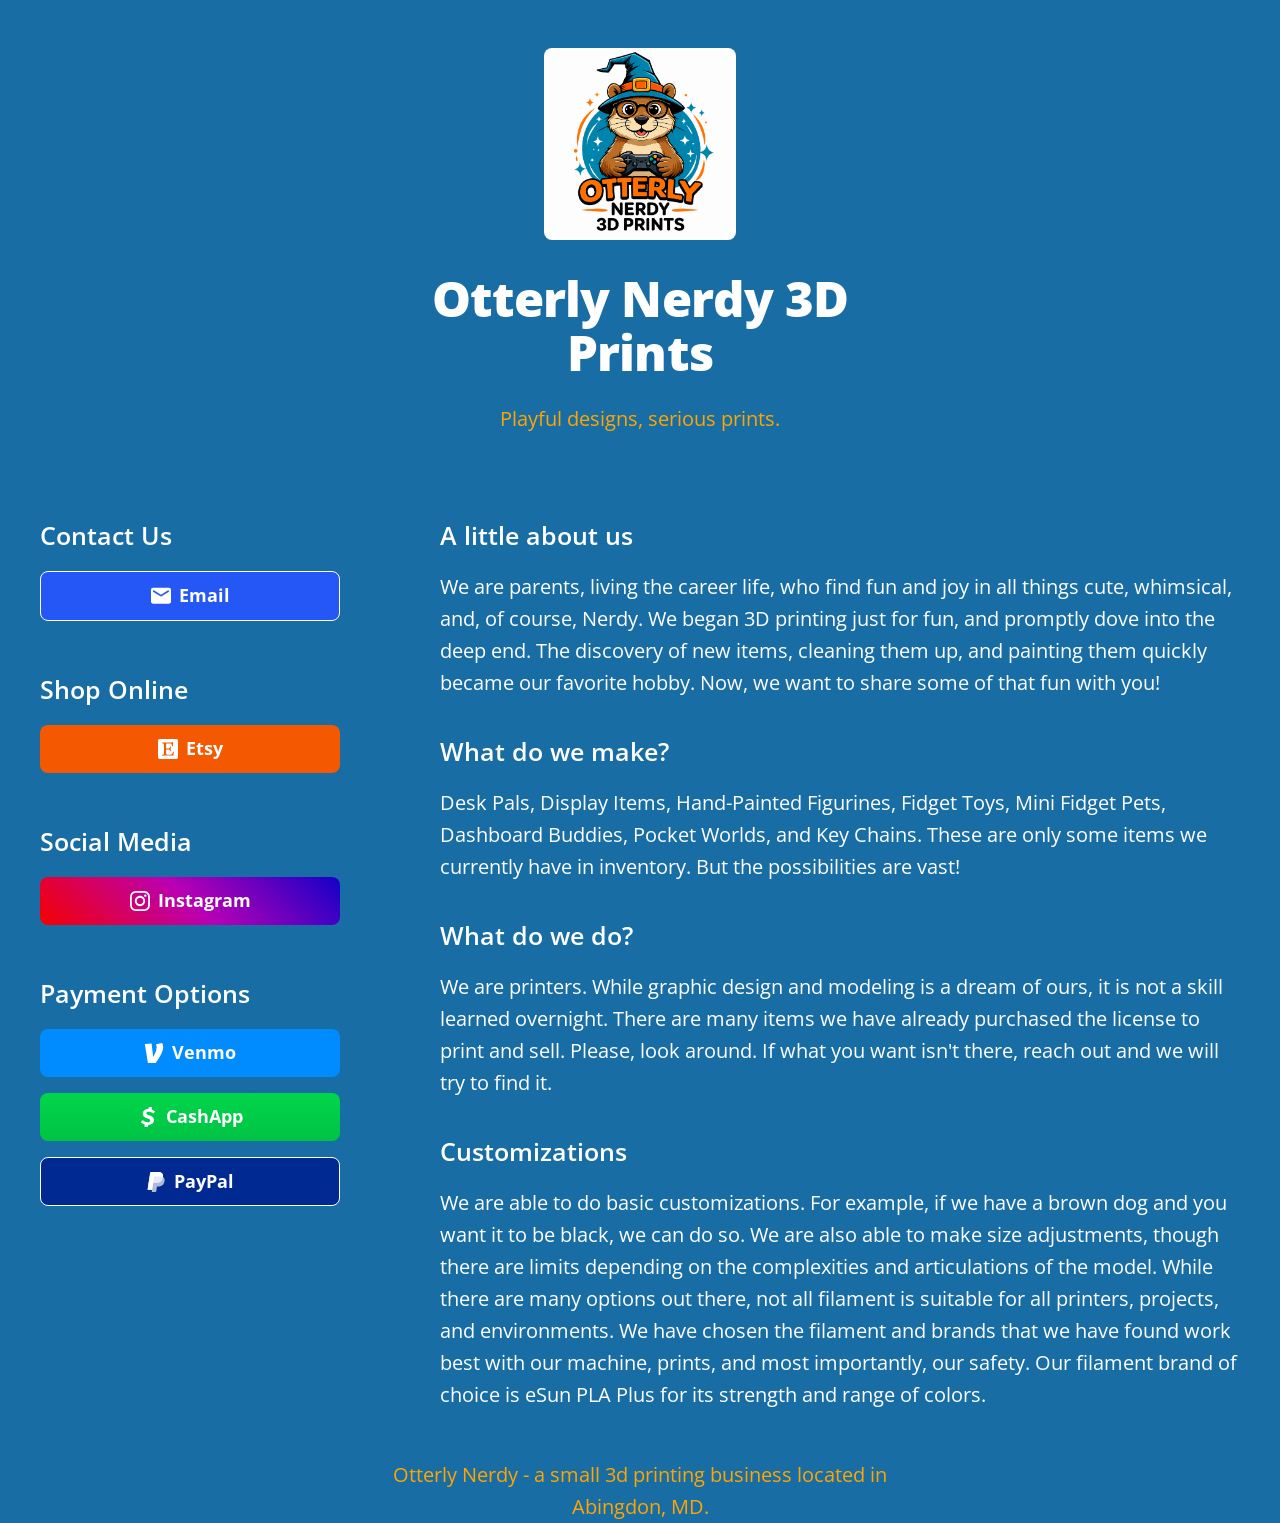
==== index.html @ 417a5ce5 "Link update" ====
<!DOCTYPE html>

<!--
  To change the theme, change the class on the html tag below to one of:
  - theme-auto: Automatically switches based on user's system preferences
  - theme-light: Forces light theme
  - theme-dark: Forces dark theme
-->

<html class="theme-light" lang="en"> <!-- Update`class="theme-auto" with your preference -->

  <head>
    <meta charset="utf-8">
    <meta name="viewport" content="width=device-width, initial-scale=1">

    <!-- Page Title - Change this to your name/brand (50-60 characters recommended) -->
    <title>Otterly Nerdy 3D Prints</title>
    <link rel="icon" type="image/x-icon" href="/images/avatar.png"> <!-- Update this with your own favicon -->

    <!-- Meta Description - Write a description (150-160 characters recommended) -->
    <meta name="description" content="Playful designs, serious prints.">

    <!-- Keywords -->
    <meta name="keywords" content="Otterly Nerdy, 3D prints, Maryland, gifts, toys">

    <!-- Canonical URL - Helps prevent duplicate content issues -->
    <meta rel="canonical" href="https://otterlynerdy.com">

    <!-- Author Information -->
    <meta name="author" content="Otterly Nerdy 3D Prints">

    <!-- Stylesheets -->
    <link rel="stylesheet" href="css/reset.css">
    <link rel="stylesheet" href="css/style.css">
    <link rel="stylesheet" href="css/brands.css">

    <!-- LittleLink Extended Stylesheet (Optional) -->
    <!-- <link rel="stylesheet" href="css/brands-extended.css"> -->
    <!-- Learn more at https://github.com/sethcottle/littlelink-extended.
         Remove comments if you've added LittleLink Extended dependencies -->

  </head>

<body>
    <div class="container">
            <!--
              By default, the Avatar is rounded. Use the following:
              - avatar--rounded: Automatically rounds the image
              - avatar--soft: Slightly rounds the image
              - avatar--none: Removes any rounding

              Be sure to replace the src with your own image path and update the alt text
            -->
            <img class="avatar avatar--soft" src="images/avatar.png" srcset="images/avatar.png" alt="OtterlyNerdy3DPrints">

            <!-- Replace with your name or brand -->
            <h1>
              <div>Otterly Nerdy 3D Prints</div>
            </h1>

            <!-- Add a short description about yourself or your brand -->
            <p style="color: orange;">Playful designs, serious prints.</p>
    </div>
    <div class="grid-container">
        <div class="column-left">
            <!-- All your buttons go here -->
            <div class="button-stack" role="navigation">
              <h3>Contact Us</h3>
              <!-- Generic Email -->
              <a class="button button-default" href="mailto:otterlynerdy3dprints@gmail.com" target="_blank" rel="noopener" role="button"><img class="icon" aria-hidden="true" src="images/icons/generic-email.svg" alt="Email Icon">Email</a>

              <h3>Shop Online</h3>
              <!-- Etsy -->
              <a class="button button-etsy" href="https://link.otterlynerdy.com/etsy" target="_blank" rel="noopener" role="button"><img class="icon" aria-hidden="true" src="images/icons/etsy.svg" alt="Etsy Logo">Etsy</a>

              <h3>Social Media</h3>
              <!-- Facebook -->
              <!-- <a class="button button-faceb" href="#" target="_blank" rel="noopener" role="button"><img class="icon" aria-hidden="true" src="images/icons/facebook.svg" alt="Facebook Logo">Facebook</a> -->

              <!-- Instagram -->
              <a class="button button-instagram" href="https://link.otterlynerdy.com/instagram" target="_blank" rel="noopener" role="button"><img class="icon" aria-hidden="true" src="images/icons/instagram.svg" alt="Instagram Logo">Instagram</a>

              <!-- Pinterest -->
              <!-- <a class="button button-pinterest" href="#" target="_blank" rel="noopener" role="button"><img class="icon" aria-hidden="true" src="images/icons/pinterest.svg" alt="Pinterest Logo">Pinterest</a> -->

              <!-- TikTok -->
              <!-- <a class="button button-tiktok" href="#" target="_blank" rel="noopener" role="button"><img class="icon" aria-hidden="true" src="images/icons/tiktok.svg" alt="TikTok Logo">TikTok</a> -->

              <h3>Payment Options</h3>
              <!-- Venmo -->
              <a class="button button-venmo" href="https://link.otterlynerdy.com/venmo" target="_blank" rel="noopener" role="button"><img class="icon" aria-hidden="true" src="images/icons/venmo.svg" alt="Venmo Logo">Venmo</a>

              <!-- CashApp -->
              <a class="button button-cash-app" href="https://link.otterlynerdy.com/cashapp" target="_blank" rel="noopener" role="button"><img class="icon" aria-hidden="true" src="images/icons/cash-app-dollar.svg" alt="CashApp Logo">CashApp</a>

              <!-- PayPal -->
              <a class="button button-paypal" href="https://link.otterlynerdy.com/paypal" target="_blank" rel="noopener" role="button"><img class="icon" aria-hidden="true" src="images/icons/paypal.svg" alt="PayPal Logo">PayPal</a>
      </div>

    </div>
    <div class="column-right">
      <h3>A little about us</h3>
      We are parents, living the career life, who find fun and joy in all things cute, whimsical, and, of course, Nerdy. We began 3D printing just for fun, and promptly dove into the deep end. The discovery of new items, cleaning them up, and painting them quickly became our favorite hobby. Now, we want to share some of that fun with you!
      <br>
      <h3>What do we make?</h3>
      Desk Pals, Display Items, Hand-Painted Figurines, Fidget Toys, Mini Fidget Pets, Dashboard Buddies, Pocket Worlds, and Key Chains. These are only some items we currently have in inventory. But the possibilities are vast!
      <br>
      <h3>What do we do?</h3>
      We are printers. While graphic design and modeling is a dream of ours, it is not a skill learned overnight. There are many items we have already purchased the license to print and sell. Please, look around. If what you want isn't there, reach out and we will try to find it. 
      <br>
      <h3>Customizations</h3>
      We are able to do basic customizations. For example, if we have a brown dog and you want it to be black, we can do so. We are also able to make size adjustments, though there are limits depending on the complexities and articulations of the model.  While there are many options out there, not all filament is suitable for all printers, projects, and environments. We have chosen the filament and brands that we have found work best with our machine, prints, and most importantly, our safety. Our filament brand of choice is eSun PLA Plus for its strength and range of colors.
    </div>
</div>

    <div class="container">
      <footer>
        <!-- Feel free to add your own footer information -->
        Otterly Nerdy - a small 3d printing business located in Abingdon, MD.
      </footer>
    </div>

</body>

</html>
---- css/style.css ----
/*
* LittleLink
* https://littlelink.io
* Free to use under the MIT license
* http://www.opensource.org/licenses/mit-license.php
*/

/* Base Typography Settings
–––––––––––––––––––––––––––––––––––––––––––––––––– */
:root {
	font-size:16px;
}

/* Grid
  –––––––––––––––––––––––––––––––––––––––––––––––––– */
  .container {
	position:relative;
	width:100%;
	max-width:37.5rem;     				/* 600px */
    text-align:center;
	margin:0 auto;
	padding:3rem 1.25rem 0 1.25rem;
	box-sizing:border-box;
}
.container-left {
	position:relative;
	width:100%;
	max-width:37.5rem;
	text-align:left;
	margin:0 auto;
	padding:0 1.25rem;
	box-sizing:border-box;
}
.container-left p {
	margin-bottom: 1rem;  				/* 16px space between paragraphs */
  }
.column {
	position:center;
	width:100%;
	float:center;
	box-sizing:border-box;
}
/* For devices larger than 400px */
  @media (min-width:25rem) {            /* 400px */
    .container {
	width:85%;
	padding-left:0;
	padding-right:0;
}
}/* For devices larger than 550px */
  @media (min-width:34.375rem) {        /* 550px */
    .container {
	width:80%;
}
.column,.columns {
	margin-left:0;
}
.column:first-child,.columns:first-child {
	margin-left:0;
}

}
.grid-container {
  display: grid;
  grid-template-columns: 1fr 3fr; /* Two equal columns */
  max-width: 75rem;
  margin: 0 auto;
  gap: 100px;                      /* Spacing between columns */
}

@media (max-width: 786px){
	.grid-container {
		grid-template-columns: 1fr;
		position:center;
		width:90%;
		float:center;
	}
}

/* Base Styles
  –––––––––––––––––––––––––––––––––––––––––––––––––– */
  body {
	margin:0;
	padding:0;
	background-color:#196da5;
	color:#ffffff;
	font-family:"Open Sans",system-ui;
	font-size:1.125rem;     				/* 18px */
    font-weight:400;
	line-height:1.6;
}

/* Typography
  –––––––––––––––––––––––––––––––––––––––––––––––––– */
  h1 {
	margin:0 0 0.5rem 0;
	font-size:3rem;         		/* 48px */
    font-weight:800;
	line-height:1;
	letter-spacing:0;
	word-wrap:break-word;
	overflow-wrap:break-word;
	hyphens:auto;           		/* Delete this to remove automatic hyphen on line break */
}
.container p {
	margin:0 0 2rem 0;
}

/* Base Typography Settings
–––––––––––––––––––––––––––––––––––––––––––––––––– */
/* Base size - 16px browser default */
:root {
  font-size:16px;           /* Using a 1.25 modular scale for typography */
  --scale-0:1rem;           /* 16px */
  --scale-1:1.25rem;        /* 20px */
  --scale-2:1.563rem;       /* 25px */
  --scale-3:1.953rem;       /* 31px */
  --scale-4:2.441rem;       /* 39px */
  --scale-5:3.052rem;       /* 49px */

  /* Spacing units */
  --spacing-xs:0.5rem;      /* 8px */
  --spacing-s:1rem;         /* 16px */
  --spacing-m:1.5rem;       /* 24px */
  --spacing-l:2rem;         /* 32px */
  --spacing-xl:3rem;        /* 48px */
  --spacing-xxl:4rem;       /* 64px */
}

/* Avatar */
.avatar {
	width: 20rem;             /* 128px */
	height: 20rem;
	border-radius: 50%;
	object-fit: cover;
	background-position: center;
	margin-bottom: var(--spacing-l);
	margin-left: auto;
	margin-right: auto;
	display: block;
  }

/* Typography Scale */
h1 {
	margin:0 0 var(--spacing-m) 0;
	font-size:var(--scale-5);           /* ~49px */
  	font-weight:800;
	line-height:1.1;
	letter-spacing:-0.02em;
	word-wrap:break-word;
	overflow-wrap:break-word;
}
body {
	font-size:var(--scale-1);           /* 20px */
  	line-height:1.6;
}
.container p {
	margin:0 0 var(--spacing-xl) 0;
	font-size:var(--scale-1);
	line-height:1.6;
}

/* Container spacing */
.container {
	padding:var(--spacing-xl) var(--spacing-m) 0 var(--spacing-m);
	text-align:center;
}

/* Footer */
footer {
	/* margin:var(--spacing-xxl) 0; */            /* 4rem (64px) top and bottom */
    /* font-size:var(--scale-0); */
    display: table;
    text-align: center;
    margin-left: auto;
    margin-right: auto;
	color:orange;
}

/* Responsive adjustments */
@media (max-width:34.375rem) {              /* 550px */
  h1 {
	font-size:var(--scale-4);
}
body {
	font-size:var(--scale-0);
}
.container p {
	font-size:var(--scale-0);
}
.avatar {
	margin-bottom:var(--spacing-m);
}
footer {
	margin:var(--spacing-xl) 0;         	/* 3rem (48px) top and bottom */
}
}

/* Links
  –––––––––––––––––––––––––––––––––––––––––––––––––– */
  a {
	color:#2457F5;
	text-decoration:underline;
}
a:hover {
	color:#083BDA;
}

/* Buttons
–––––––––––––––––––––––––––––––––––––––––––––––––– */
.button,button {
	display:inline-flex;
	align-items:center;
	justify-content:center;
	width:18.75rem;             	/* 300px */
 	min-height:3rem;                /* 48px */
  	padding:0.75rem 1rem;         	/* 12px ; 16px */
  	font-size:1.125rem;           	/* 18px */
  	font-weight:700;
	text-decoration:none;
	white-space:normal;
  	background-color:var(--button-background,transparent);
	color:var(--button-text,#000000);
	border:var(--button-border,none);
	border-radius:0.5rem;
	cursor:pointer;
	box-sizing:border-box;
	hyphens:auto;               	/* Delete this to remove automatic hyphen on line break */
  	margin-bottom:1rem;
	text-align:center;
	line-height:1.3;
}

/* Icons
–––––––––––––––––––––––––––––––––––––––––––––––––– */
.icon {
	width:1.25rem;
	height:1.25rem;
	margin-right:0.5rem;
	flex-shrink:0;
}

/* Avatar
  –––––––––––––––––––––––––––––––––––––––––––––––––– */
.avatar {
	width: 12rem;             /* 128px */
	height: 12rem;
	object-fit: cover;
	background-position: center;
	margin-bottom: var(--spacing-l);
  }

   /* Modifier for no avatar rounding */
   .avatar--none {
	border-radius: 0%;
  }

  /* Modifier for rounded avatar */
  .avatar--rounded {
	border-radius: 50%;
  }

  /* Modifier for slightly rounded corners */
  .avatar--soft {
	border-radius: 0.5rem;   /* 8px rounded corners */
  }

/* Theme System
  –––––––––––––––––––––––––––––––––––––––––––––––––– */
/* Light theme is default above */

/* Dark theme */
:root.theme-dark {
	color-scheme:dark;
}
:root.theme-dark :focus-visible {
	outline: 2px solid #4899F7;
	outline-offset: 2px;
  }
:root.theme-dark body {
	background-color:#121212;
	color:#ffffff;
}
:root.theme-dark a:not(.button) {
	color:#4899F7;
}
:root.theme-dark a:not(.button):hover {
	color:#7AB8FF;
}

/* Auto theme */
:root.theme-auto {
	color-scheme:light dark;
}
@media (prefers-color-scheme:dark) {
	:root.theme-auto body {
	background-color:#121212;
	color:#ffffff;
}
:root.theme-auto :focus-visible {
    outline: 2px solid #4899F7;
    outline-offset: 2px;
  }
:root.theme-auto a:not(.button) {
	color:#4899F7;
}
:root.theme-auto a:not(.button):hover {
	color:#7AB8FF;
}
}

/* Button Text Color Override
    –––––––––––––––––––––––––––––––––––––––––––––––––– */
    .button:hover,button:hover {
	color:var(--button-text);
}

/* Responsive Typography
  –––––––––––––––––––––––––––––––––––––––––––––––––– */
  @media (max-width:34.375rem) {            /* 550px */
    h1 {
	font-size:2rem;                         /* 32px */
	}
	body {
	font-size:1rem;                    		/* 16px */
	}
}

/* Privacy Page Styles
  –––––––––––––––––––––––––––––––––––––––––––––––––– */
nav {
	margin:var(--spacing-l) 0;
	text-align:left;
}
section {
	margin:var(--spacing-xl) 0;
	text-align:left;
}
h2 {
	font-size:var(--scale-3);
	font-weight:700;
	margin-bottom:var(--spacing-m);
}
h3 {
	font-size:var(--scale-2);
	font-weight:600;
	margin:var(--spacing-l) 0 var(--spacing-s) 0;
}
ul {
	list-style:none;
	padding:0;
	margin:0 0 var(--spacing-m) 0;
}
ul li {
	margin-bottom:var(--spacing-xs);
}

/* Privacy page specific responsive adjustments */
  @media (max-width:34.375rem) {
	h2 {
	font-size:var(--scale-2);
	}
	h3 {
	font-size:var(--scale-1);
	}
	section {
	margin:var(--spacing-l) 0;
	}
}

/* Font Face Definitions
  –––––––––––––––––––––––––––––––––––––––––––––––––– */
@font-face {
	font-display:swap;
	font-family:'Open Sans';
	font-style:normal;
	font-weight:400;
	src:url('../fonts/open-sans-v34-vietnamese_latin-ext_latin_hebrew_greek-ext_greek_cyrillic-ext_cyrillic-regular.eot');
	src:url('../fonts/open-sans-v34-vietnamese_latin-ext_latin_hebrew_greek-ext_greek_cyrillic-ext_cyrillic-regular.eot?#iefix') format('embedded-opentype'),url('../fonts/open-sans-v34-vietnamese_latin-ext_latin_hebrew_greek-ext_greek_cyrillic-ext_cyrillic-regular.woff2') format('woff2'),url('../fonts/open-sans-v34-vietnamese_latin-ext_latin_hebrew_greek-ext_greek_cyrillic-ext_cyrillic-regular.woff') format('woff'),url('../fonts/open-sans-v34-vietnamese_latin-ext_latin_hebrew_greek-ext_greek_cyrillic-ext_cyrillic-regular.ttf') format('truetype'),url('../fonts/open-sans-v34-vietnamese_latin-ext_latin_hebrew_greek-ext_greek_cyrillic-ext_cyrillic-regular.svg#OpenSans') format('svg');
}
@font-face {
	font-display:swap;
	font-family:'Open Sans';
	font-style:normal;
	font-weight:600;
	src:url('../fonts/open-sans-v34-vietnamese_latin-ext_latin_hebrew_greek-ext_greek_cyrillic-ext_cyrillic-600.eot');
	src:url('../fonts/open-sans-v34-vietnamese_latin-ext_latin_hebrew_greek-ext_greek_cyrillic-ext_cyrillic-600.eot?#iefix') format('embedded-opentype'),url('../fonts/open-sans-v34-vietnamese_latin-ext_latin_hebrew_greek-ext_greek_cyrillic-ext_cyrillic-600.woff2') format('woff2'),url('../fonts/open-sans-v34-vietnamese_latin-ext_latin_hebrew_greek-ext_greek_cyrillic-ext_cyrillic-600.woff') format('woff'),url('../fonts/open-sans-v34-vietnamese_latin-ext_latin_hebrew_greek-ext_greek_cyrillic-ext_cyrillic-600.ttf') format('truetype'),url('../fonts/open-sans-v34-vietnamese_latin-ext_latin_hebrew_greek-ext_greek_cyrillic-ext_cyrillic-600.svg#OpenSans') format('svg');
}
@font-face {
	font-display:swap;
	font-family:'Open Sans';
	font-style:normal;
	font-weight:700;
	src:url('../fonts/open-sans-v34-vietnamese_latin-ext_latin_hebrew_greek-ext_greek_cyrillic-ext_cyrillic-700.eot');
	src:url('../fonts/open-sans-v34-vietnamese_latin-ext_latin_hebrew_greek-ext_greek_cyrillic-ext_cyrillic-700.eot?#iefix') format('embedded-opentype'),url('../fonts/open-sans-v34-vietnamese_latin-ext_latin_hebrew_greek-ext_greek_cyrillic-ext_cyrillic-700.woff2') format('woff2'),url('../fonts/open-sans-v34-vietnamese_latin-ext_latin_hebrew_greek-ext_greek_cyrillic-ext_cyrillic-700.woff') format('woff'),url('../fonts/open-sans-v34-vietnamese_latin-ext_latin_hebrew_greek-ext_greek_cyrillic-ext_cyrillic-700.ttf') format('truetype'),url('../fonts/open-sans-v34-vietnamese_latin-ext_latin_hebrew_greek-ext_greek_cyrillic-ext_cyrillic-700.svg#OpenSans') format('svg');
}
@font-face {
	font-display:swap;
	font-family:'Open Sans';
	font-style:normal;
	font-weight:800;
	src:url('../fonts/open-sans-v34-vietnamese_latin-ext_latin_hebrew_greek-ext_greek_cyrillic-ext_cyrillic-800.eot');
	src:url('../fonts/open-sans-v34-vietnamese_latin-ext_latin_hebrew_greek-ext_greek_cyrillic-ext_cyrillic-800.eot?#iefix') format('embedded-opentype'),url('../fonts/open-sans-v34-vietnamese_latin-ext_latin_hebrew_greek-ext_greek_cyrillic-ext_cyrillic-800.woff2') format('woff2'),url('../fonts/open-sans-v34-vietnamese_latin-ext_latin_hebrew_greek-ext_greek_cyrillic-ext_cyrillic-800.woff') format('woff'),url('../fonts/open-sans-v34-vietnamese_latin-ext_latin_hebrew_greek-ext_greek_cyrillic-ext_cyrillic-800.ttf') format('truetype'),url('../fonts/open-sans-v34-vietnamese_latin-ext_latin_hebrew_greek-ext_greek_cyrillic-ext_cyrillic-800.svg#OpenSans') format('svg');
}
---- css/brands.css ----
/*
* LittleLink Button Styles
* https://littlelink.io
* Free to use under the MIT license
* http://www.opensource.org/licenses/mit-license.php
*/

/* Brand Button Base Styles
–––––––––––––––––––––––––––––––––––––––––––––––––– */
/* Only include brand-specific button styling here */
.button,button {
  color:var(--button-text,#000000);
  background-color:var(--button-background,transparent);
	border:var(--button-border,none);
	transition:filter 0.2s ease,transform 0.2s ease;
}

/* Global Button Hover Effect
–––––––––––––––––––––––––––––––––––––––––––––––––– */
.button:hover,button:hover {
	filter:brightness(90%);
	transform:translateY(-1px);
}

/* Button Icons
–––––––––––––––––––––––––––––––––––––––––––––––––– */
.icon {
	filter:var(--icon-filter,none);
}

/* Brand-Specific Styles
–––––––––––––––––––––––––––––––––––––––––––––––––– */

/* Default */
.button.button-default {
	--button-text:#ffffff;
	--button-background:#2457F5;
	--button-border:1px solid #ffffff;
}

/* Amazon */
.button-amazon {
	--button-text:#000000;
	--button-background:#FFFFFF;
	--button-border:1px solid #212121;
}

/* Amazon Music */
.button-amazon-music {
	--button-text:#000000;
	--button-background:#25D1DA;
}

/* Apple App Store */
.button-appstore {
	--button-text:#FFFFFF;
	--button-background:#000000;
	--button-border:1px solid #FFFFFF;
}

/* Apple Invites */
.button-invites {
	--button-text:#FFFFFF;
	--button-background:#000000;
	--button-border:1px solid #FFFFFF;
}

/* Apple Music */
.button-apple-music {
	--button-text:#ffffff;
	--button-background:#000000;
	--button-border:1px solid #FFFFFF;
}

/* Apple Music Alt */
.button-apple-music-alt {
	--button-text:#ffffff;
	background-image:linear-gradient(to bottom,#FB5C74,#FA233B);
}

/* Apple Podcasts */
.button-apple-podcasts {
	--button-text:#ffffff;
	--button-background:#000000;
	--button-border:1px solid #FFFFFF;
}

/* Apple Podcasts Alt */
.button-apple-podcasts-alt {
	--button-text:#ffffff;
	background-image:linear-gradient(to bottom,#F452FF,#832BC1);
}

/* Bandcamp */
.button-bandcamp {
	--button-text:#ffffff;
	--button-background:#1d9fc3;
}

/* Behance */
.button-behance {
	--button-text:#ffffff;
	--button-background:#0057FF;
  --button-border:1px solid #FFFFFF;
}

/* Bluesky */
.button-bluesky {
	--button-text:#FFFFFF;
	--button-background:#1185FE;
}

/* Bluesky Alt */
.button-bluesky-alt {
	--button-text:#000000;
	--button-background:#FFFFFF;
	--button-border:1px solid #000000;
}

/* Buy Me a Coffee */
.button-coffee {
	--button-text:#000000;
	--button-background:#ffdd00;
}

/* Cal.com */
.button-cal {
	--button-text:#FFFFFF;
	--button-background:#292929;
	--button-border:1px solid #FFFFFF;
}

/* Calendly */
.button-calendly {
	--button-text:#FFFFFF;
	--button-background:#006BFF;
}

/* Cash App */
.button-cash-app {
	--button-text:#ffffff;
	background-image:linear-gradient(to bottom,#00d64b,#00c244);
}

/* dev.to */
.button-dev-to {
	--button-text:#000000;
	--button-background:#f5f5f5;
	--button-border:1px solid #212121;
}

/* Discogs */
.button-discogs {
	--button-text:#000000;
	--button-background:#FFFFFF;
	--button-border:1px solid #000000;
}

/* Discogs Alt */
.button-discogs-alt {
	--button-text:#FFFFFF;
	--button-background:#000000;
	--button-border:1px solid #FFFFFF;
}

/* Discord */
.button-discord {
	--button-text:#ffffff;
	--button-background:#5865F2;
}

/* Dribbble */
.button-dribbble {
	--button-text:#000000;
	--button-background:#FFFFFF;
	--button-border:1px solid #212121;
}

/* Etsy */
.button-etsy {
	--button-text:#ffffff;
	--button-background:#F45800;
}

/* Facebook */
.button-faceb {
	--button-text:#ffffff;
	--button-background:#0866FF;
}

/* Facebook Messenger */
.button-messenger {
	--button-text:#ffffff;
	--button-background:#0866FF;
}

/* Figma */
.button-figma {
	--button-text:#ffffff;
	--button-background:#000000;
	--button-border:1px solid #FFFFFF;
}

/* Fiverr */
.button-fiverr {
	--button-text:#ffffff;
	--button-background:#1DBF73;
}

/* Flickr */
.button-flickr {
	--button-text:#ffffff;
	--button-background:#000000;
	--button-border:1px solid #FFFFFF;
}

/* GitHub */
.button-github {
	--button-text:#ffffff;
	--button-background:#000000;
	--button-border:1px solid #FFFFFF;
}

/* GitLab */
.button-gitlab {
	--button-text:#ffffff;
	--button-background:#6151b2;
}

/* GoFundMe */
.button-gofundme {
	--button-text:#ffffff;
	--button-background:#02A95C;
}

/* Goodreads */
.button-goodreads {
	--button-text:#333333;
	--button-background:#f3f1e6;
	--button-border:1px solid #212121;
}

/* Google Black */
.button-google-black {
	--button-text:#FFFFFF;
	--button-background:#000000;
	--button-border:1px solid #FFFFFF;
}

/* Google Play Store */
.button-playstore {
	--button-text:#FFFFFF;
	--button-background:#000000;
	--button-border:1px solid #FFFFFF;
}

/* Google Scholar */
.button-google-scholar {
	--button-text:#000000;
	--button-background:#FFFFFF;
	--button-border:1px solid #212121;
}

/* Hashnode */
.button-hashnode {
	--button-text:#000000;
	--button-background:#ffffff;
	--button-border:1px solid #212121;
}

/* Instagram */
.button-instagram {
	--button-text:#ffffff;
	background-image:linear-gradient(-135deg,#1400c8,#b900b4,#f50000);
}

/* Kick */
.button-kick {
	--button-text:#ffffff;
	--button-background:#000000;
	--button-border:1px solid #ffffff;
}

/* Kick Alt */
.button-kick-alt {
	--button-text:#000000;
	--button-background:#01e701;
}

/* Kickstarter */
.button-kickstarter {
	--button-text:#ffffff;
	--button-background:#05ce78;
}

/* Kit */
.button-kit {
	--button-text:#ffffff;
	--button-background:#000000;
	--button-border:1px solid #FFFFFF;
}

/* Ko-fi */
.button-ko-fi {
	--button-text:#ffffff;
	--button-background:#000000;
  --button-border:1px solid #FFFFFF;
}

/* Last.fm */
.button-last-fm {
	--button-text:#ffffff;
	--button-background:#D51007;
}

/* Letterboxd */
.button-letterboxd {
	--button-text:#ffffff;
	--button-background:#2c3440;
	--button-border:1px solid #FFFFFF;
}

/* Line */
.button-line {
	--button-text:#FFFFFF;
	--button-background:#06C755;
}

/* LinkedIn */
.button-linked {
	--button-text:#ffffff;
	--button-background:#2867b2;
}

/* Mailchimp */
.button-mailchimp {
	--button-text:#000000;
	--button-background:#FFE01B;
}

/* Mastodon */
.button-mastodon {
	--button-text:#ffffff;
	--button-background:#17063B;
	--button-border:1px solid #FFFFFF;
}

/* Matrix */
.button-matrix {
	--button-text:#000000;
	--button-background:#ffffff;
	--button-border:1px solid #000000;
}

/* Meetup */
.button-meetup {
	--button-text:#000000;
	--button-background:#ffffff;
	--button-border:1px solid #000000;
}

/* Meetup Alt */
.button-meetup-alt {
	--button-text:#ffffff;
	--button-background:#ED1C40;
}

/* Medium */
.button-medium {
	--button-text:#ffffff;
	--button-background:#000000;
	--button-border:1px solid #FFFFFF;
}

/* Microsoft */
.button-microsoft {
	--button-text:#ffffff;
	--button-background:#000000;
	--button-border:1px solid #FFFFFF;
}

/* Notion */
.button-notion {
	--button-text:#000000;
	--button-background:#ffffff;
	--button-border:1px solid #212121;
}

/* Obsidian */
.button.button-obsidian {
	--button-text:#ffffff;
	--button-background:#262626;
	--button-border:1px solid #ffffff;
}

/* OnlyFans */
.button-onlyfans {
	--button-text:#ffffff;
	--button-background:#00AEEF;
}

/* Patreon */
.button-patreon {
	--button-text:#ffffff;
	--button-background:#000000;
	--button-border:1px solid #FFFFFF;
}

/* PayPal */
.button-paypal {
	--button-text:#ffffff;
	--button-background:#002991;
  --button-border:1px solid #FFFFFF;
}

/* Pinterest */
.button-pinterest {
	--button-text:#000000;
	--button-background:#ffffff;
	--button-border:1px solid #212121;
}

/* Product Hunt */
.button-product-hunt {
	--button-text:#000000;
	--button-background:#ffffff;
	--button-border:1px solid #212121;
}

/* Reddit */
.button-reddit {
	--button-text:#FFFFFF;
	--button-background:#FF4500;
}

/* Shop */
.button-shop {
	--button-text:#ffffff;
	--button-background:#5A31F4;
}

/* Signal */
.button-signal {
	--button-text:#ffffff;
	--button-background:#3B45FD;
}

/* Signal Alt */
.button-signal-alt {
	--button-text:#3B45FD;
	--button-background:#E3E8FE;
	--button-border:1px solid #000000;
}

/* Slack */
.button-slack {
	--button-text:#000000;
	--button-background:#FFFFFF;
	--button-border:1px solid #212121;
}

/* Snapchat */
.button-snapchat {
	--button-text:#000000;
	--button-background:#fffc00;
}

/* SoundCloud */
.button-soundcloud {
	--button-text:#ffffff;
	--button-background:#ff5500;
}

/* Spotify */
.button-spotify {
	--button-text:#191414;
	--button-background:#1db954;
}

/* Spotify Alt */
.button-spotify-alt {
	--button-text:#FFFFFF;
	--button-background:#191414;
	--button-border:1px solid #FFFFFF;
}

/* Square */
.button-square {
	--button-text:#FFFFFF;
	--button-background:#006AFF;
}

/* Stack Overflow */
.button-stack-overflow {
	--button-text:#000000;
	--button-background:#FFFFFF;
	--button-border:1px solid #000000;
}

/* Steam */
.button-steam {
	--button-text:#ffffff;
	background-image:linear-gradient(90deg,#08BBFF,#2B75FF);
}

/* Steam Alt */
.button-steam-alt {
	--button-text:#ffffff;
	background-image:linear-gradient(90deg,#09172a,#072a57,#0c5085);
	--button-border:1px solid #FFFFFF;
}

/* Strava */
.button-strava {
	--button-text:#ffffff;
	--button-background:#fc5200;
}

/* Substack */
.button-substack {
	--button-text:#ffffff;
	--button-background:#FF6719;
}

/* Telegram */
.button-telegram {
	--button-text:#ffffff;
	--button-background:#3faee8;
}

/* Threads */
.button-threads {
	--button-text:#FFFFFF;
	--button-background:#000000;
	--button-border:1px solid #FFFFFF;
}

/* Threema */
.button-threema {
	--button-text:#000000;
	--button-background:#3fe669;
}

/* TikTok */
.button-tiktok {
	--button-text:#ffffff;
	--button-background:#000000;
	--button-border:1px solid #FFFFFF;
}

/* Trello */
.button-trello {
	--button-text:#ffffff;
	--button-background:#0065ff;
}

/* Tumblr */
.button-tumb {
	--button-text:#ffffff;
	--button-background:#131313;
	--button-border:1px solid #FFFFFF;
}

/* Twitch */
.button-twitch {
	--button-text:#ffffff;
	--button-background:#9146ff;
}

/* Unsplash */
.button-unsplash {
	--button-text:#000000;
	--button-background:#ffffff;
	--button-border:1px solid #212121;
}

/* Venmo */
.button-venmo {
	--button-text:#ffffff;
	--button-background:#008CFF;
}

/* Vimeo */
.button-vimeo {
	--button-text:#ffffff;
	--button-background:#1ab7ea;
}

/* VSCO */
.button-vsco {
	--button-text:#FFFFFF;
	--button-background:#000000;
	--button-border:1px solid #FFFFFF;
}

/* WhatsApp */
.button-whatsapp {
	--button-text:#ffffff;
	--button-background:#455a64;
}

/* WordPress */
.button-wordpress {
	--button-text:#ffffff;
	--button-background:#3858E9;
}

/* X */
.button-x {
	--button-text:#FFFFFF;
	--button-background:#000000;
	--button-border:1px solid #FFFFFF;
}

/* YouTube */
.button-yt {
	--button-text:#ffffff;
	--button-background:#282828;
	--button-border:1px solid #FFFFFF;
}

/* YouTube Alt */
.button-yt-alt {
	--button-text:#ffffff;
	--button-background:#FF0000;
}

/* Zoom */
.button-zoom {
	--button-text:#ffffff;
	--button-background:#0B5CFF;
  --button-border:1px solid #FFFFFF;
}
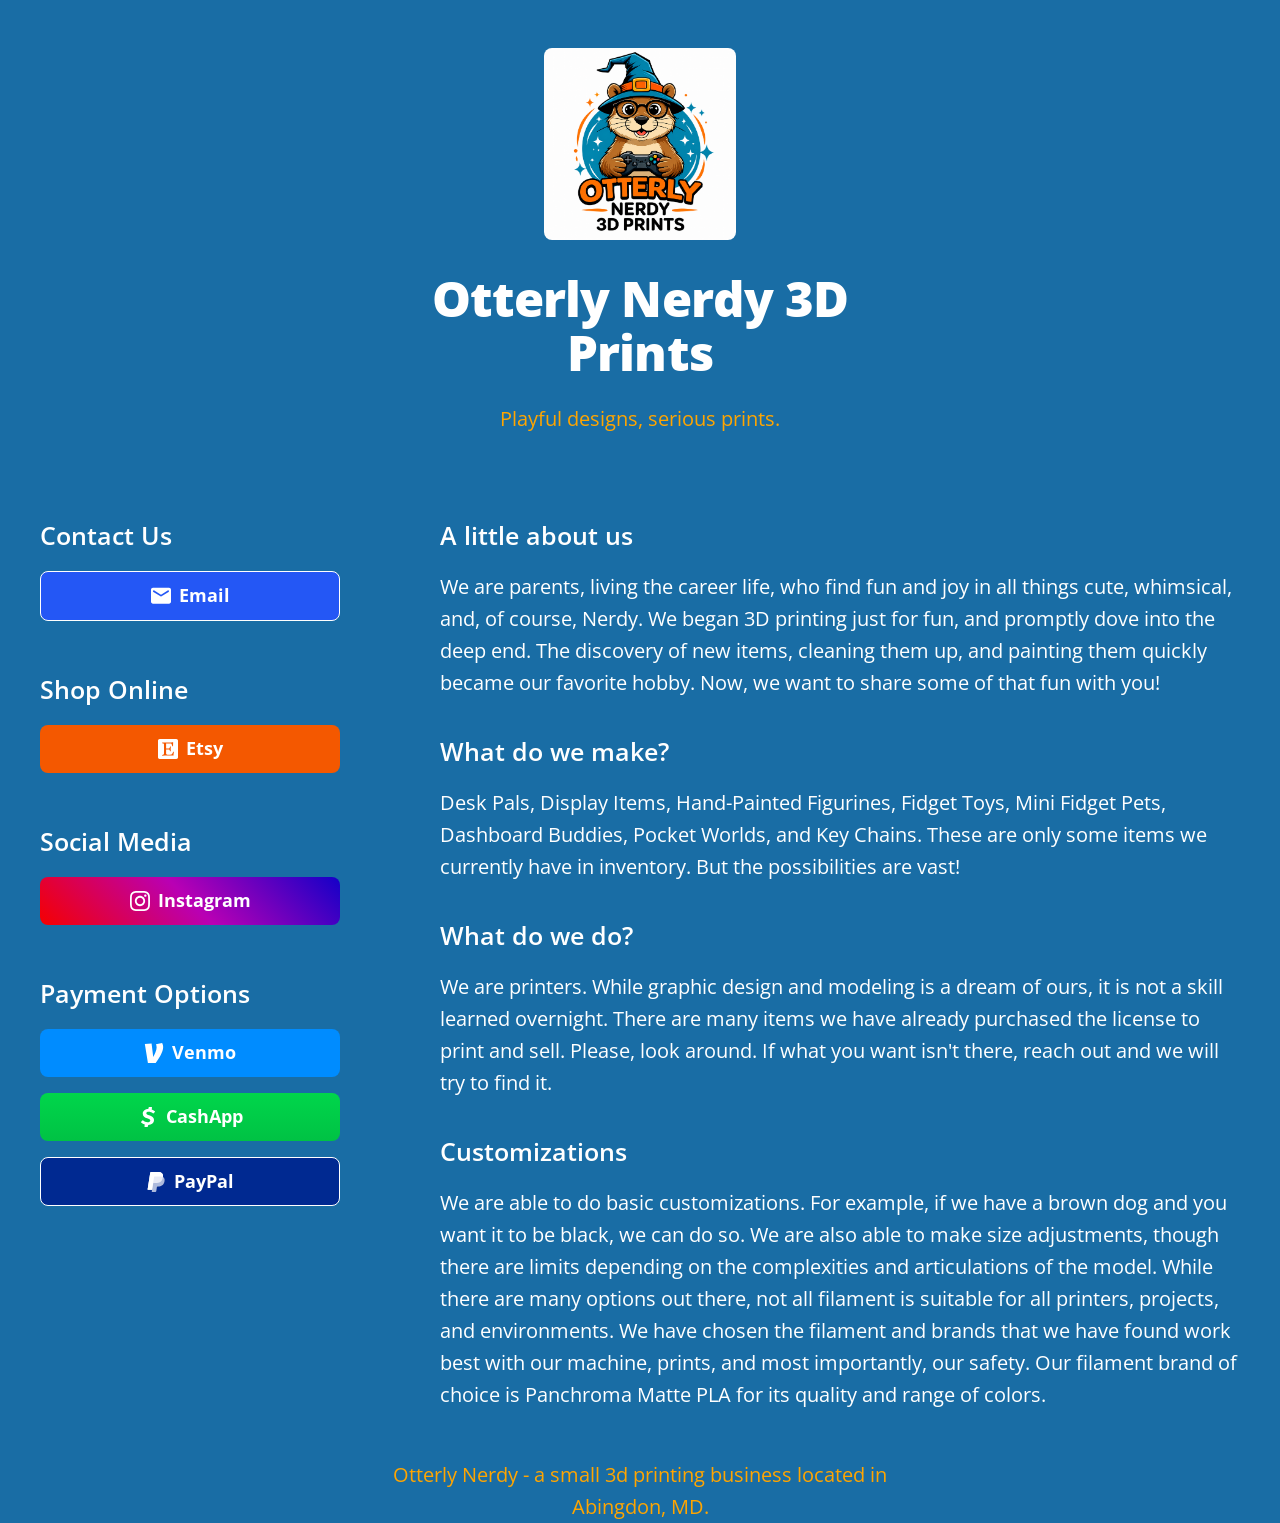
==== commit 511877bb: "Panchroma" ====
--- a/index.html
+++ b/index.html
@@ -38,7 +38,6 @@
     <!-- <link rel="stylesheet" href="css/brands-extended.css"> -->
     <!-- Learn more at https://github.com/sethcottle/littlelink-extended.
          Remove comments if you've added LittleLink Extended dependencies -->
-
   </head>
 
 <body>
@@ -109,7 +108,7 @@
       We are printers. While graphic design and modeling is a dream of ours, it is not a skill learned overnight. There are many items we have already purchased the license to print and sell. Please, look around. If what you want isn't there, reach out and we will try to find it. 
       <br>
       <h3>Customizations</h3>
-      We are able to do basic customizations. For example, if we have a brown dog and you want it to be black, we can do so. We are also able to make size adjustments, though there are limits depending on the complexities and articulations of the model.  While there are many options out there, not all filament is suitable for all printers, projects, and environments. We have chosen the filament and brands that we have found work best with our machine, prints, and most importantly, our safety. Our filament brand of choice is eSun PLA Plus for its strength and range of colors.
+      We are able to do basic customizations. For example, if we have a brown dog and you want it to be black, we can do so. We are also able to make size adjustments, though there are limits depending on the complexities and articulations of the model.  While there are many options out there, not all filament is suitable for all printers, projects, and environments. We have chosen the filament and brands that we have found work best with our machine, prints, and most importantly, our safety. Our filament brand of choice is Panchroma Matte PLA for its quality and range of colors.
     </div>
 </div>
 
--- a/css/style.css
+++ b/css/style.css
@@ -14,6 +14,8 @@
 /* Grid
   –––––––––––––––––––––––––––––––––––––––––––––––––– */
   .container {
+	display: flex;
+	flex-direction: column;
 	position:relative;
 	width:100%;
 	max-width:37.5rem;     				/* 600px */
@@ -28,6 +30,7 @@
 	max-width:37.5rem;
 	text-align:left;
 	margin:0 auto;
+	padding-bottom: 0%;
 	padding:0 1.25rem;
 	box-sizing:border-box;
 }
@@ -64,6 +67,7 @@
   display: grid;
   grid-template-columns: 1fr 3fr; /* Two equal columns */
   max-width: 75rem;
+  padding-top: 0%;
   margin: 0 auto;
   gap: 100px;                      /* Spacing between columns */
 }
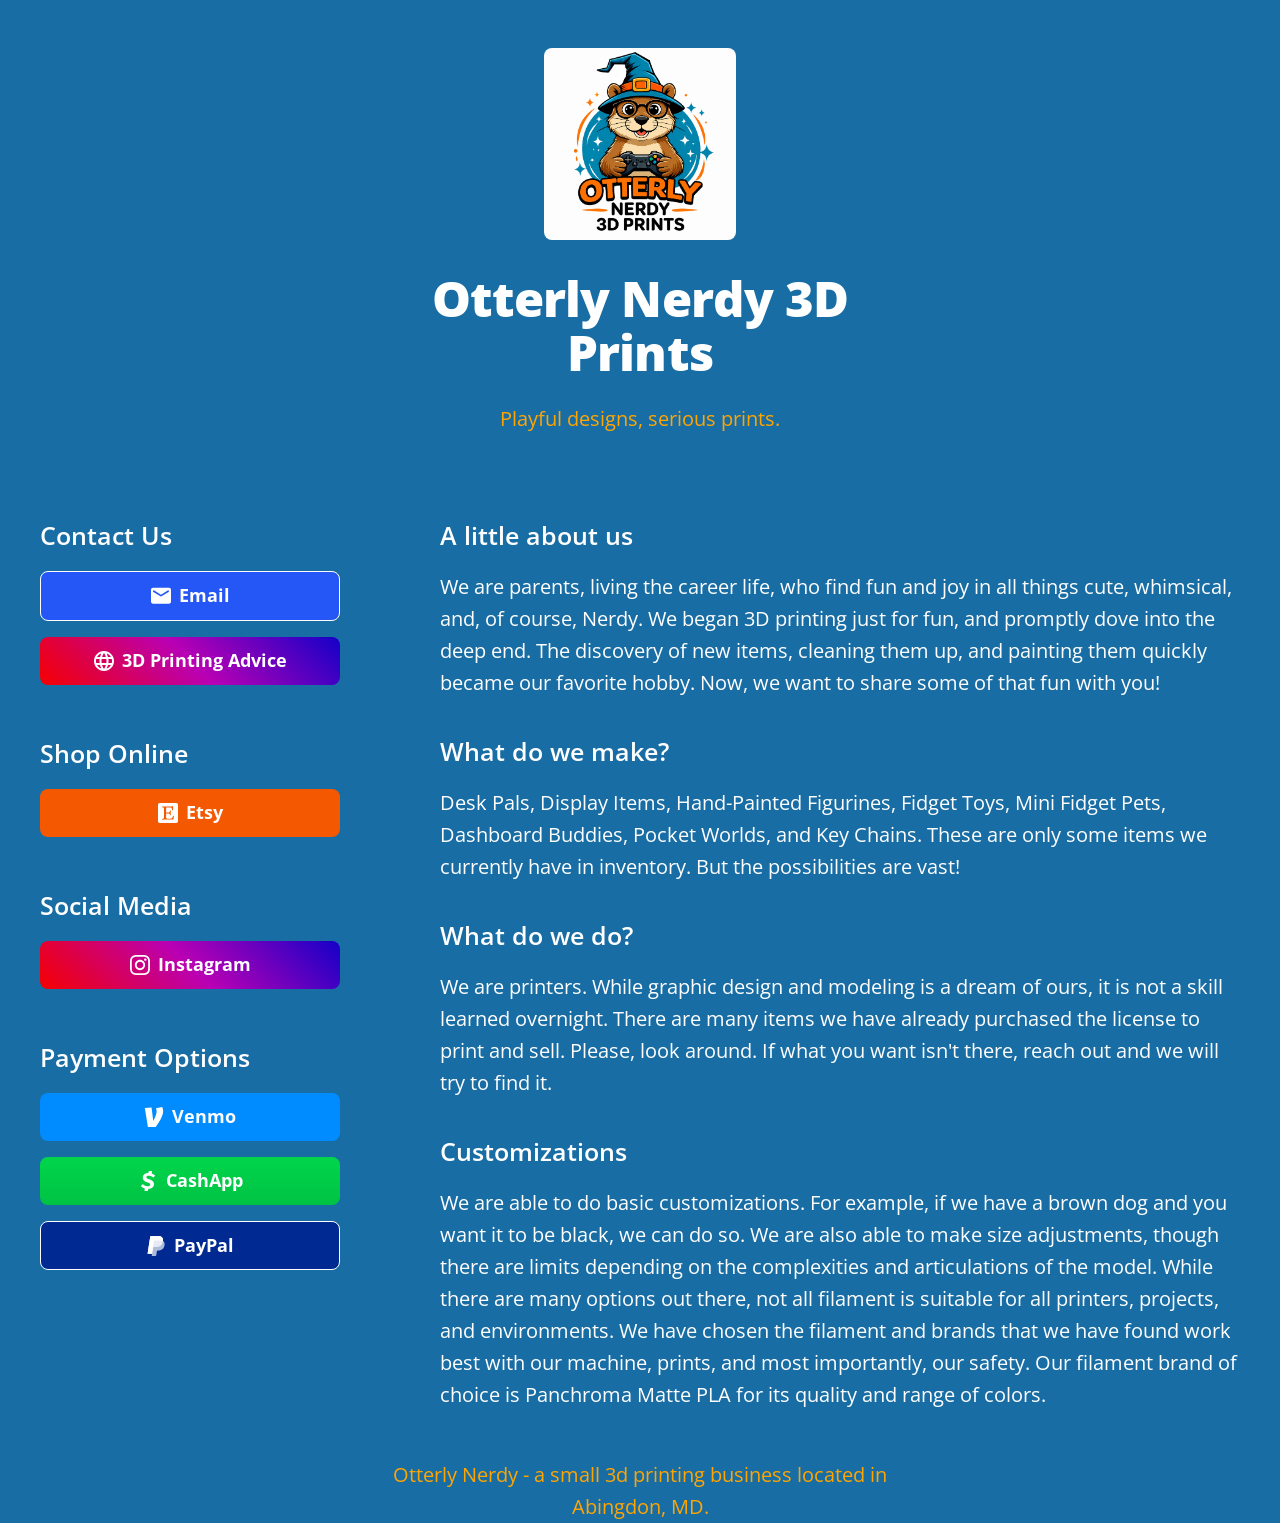
==== commit 4e33f004: "Test Page Addition" ====
--- a/index.html
+++ b/index.html
@@ -40,6 +40,16 @@
          Remove comments if you've added LittleLink Extended dependencies -->
   </head>
 
+  <!-- Google tag (gtag.js) -->
+  <script async src="https://www.googletagmanager.com/gtag/js?id=G-P8SWC90PG1"></script>
+  <script>
+    window.dataLayer = window.dataLayer || [];
+    function gtag(){dataLayer.push(arguments);}
+    gtag('js', new Date());
+
+    gtag('config', 'G-P8SWC90PG1');
+  </script>
+
 <body>
     <div class="container">
             <!--
@@ -68,7 +78,10 @@
               <!-- Generic Email -->
               <a class="button button-default" href="mailto:otterlynerdy3dprints@gmail.com" target="_blank" rel="noopener" role="button"><img class="icon" aria-hidden="true" src="images/icons/generic-email.svg" alt="Email Icon">Email</a>
 
-              <h3>Shop Online</h3>
+              <!-- Instagram -->
+              <a class="button button-instagram" href="/test.html" target="_blank" rel="noopener" role="button"><img class="icon" aria-hidden="true" src="images/icons/generic-website.svg" alt="Webpage Logo">3D Printing Advice</a>
+
+                            <h3>Shop Online</h3>
               <!-- Etsy -->
               <a class="button button-etsy" href="https://link.otterlynerdy.com/etsy" target="_blank" rel="noopener" role="button"><img class="icon" aria-hidden="true" src="images/icons/etsy.svg" alt="Etsy Logo">Etsy</a>
 
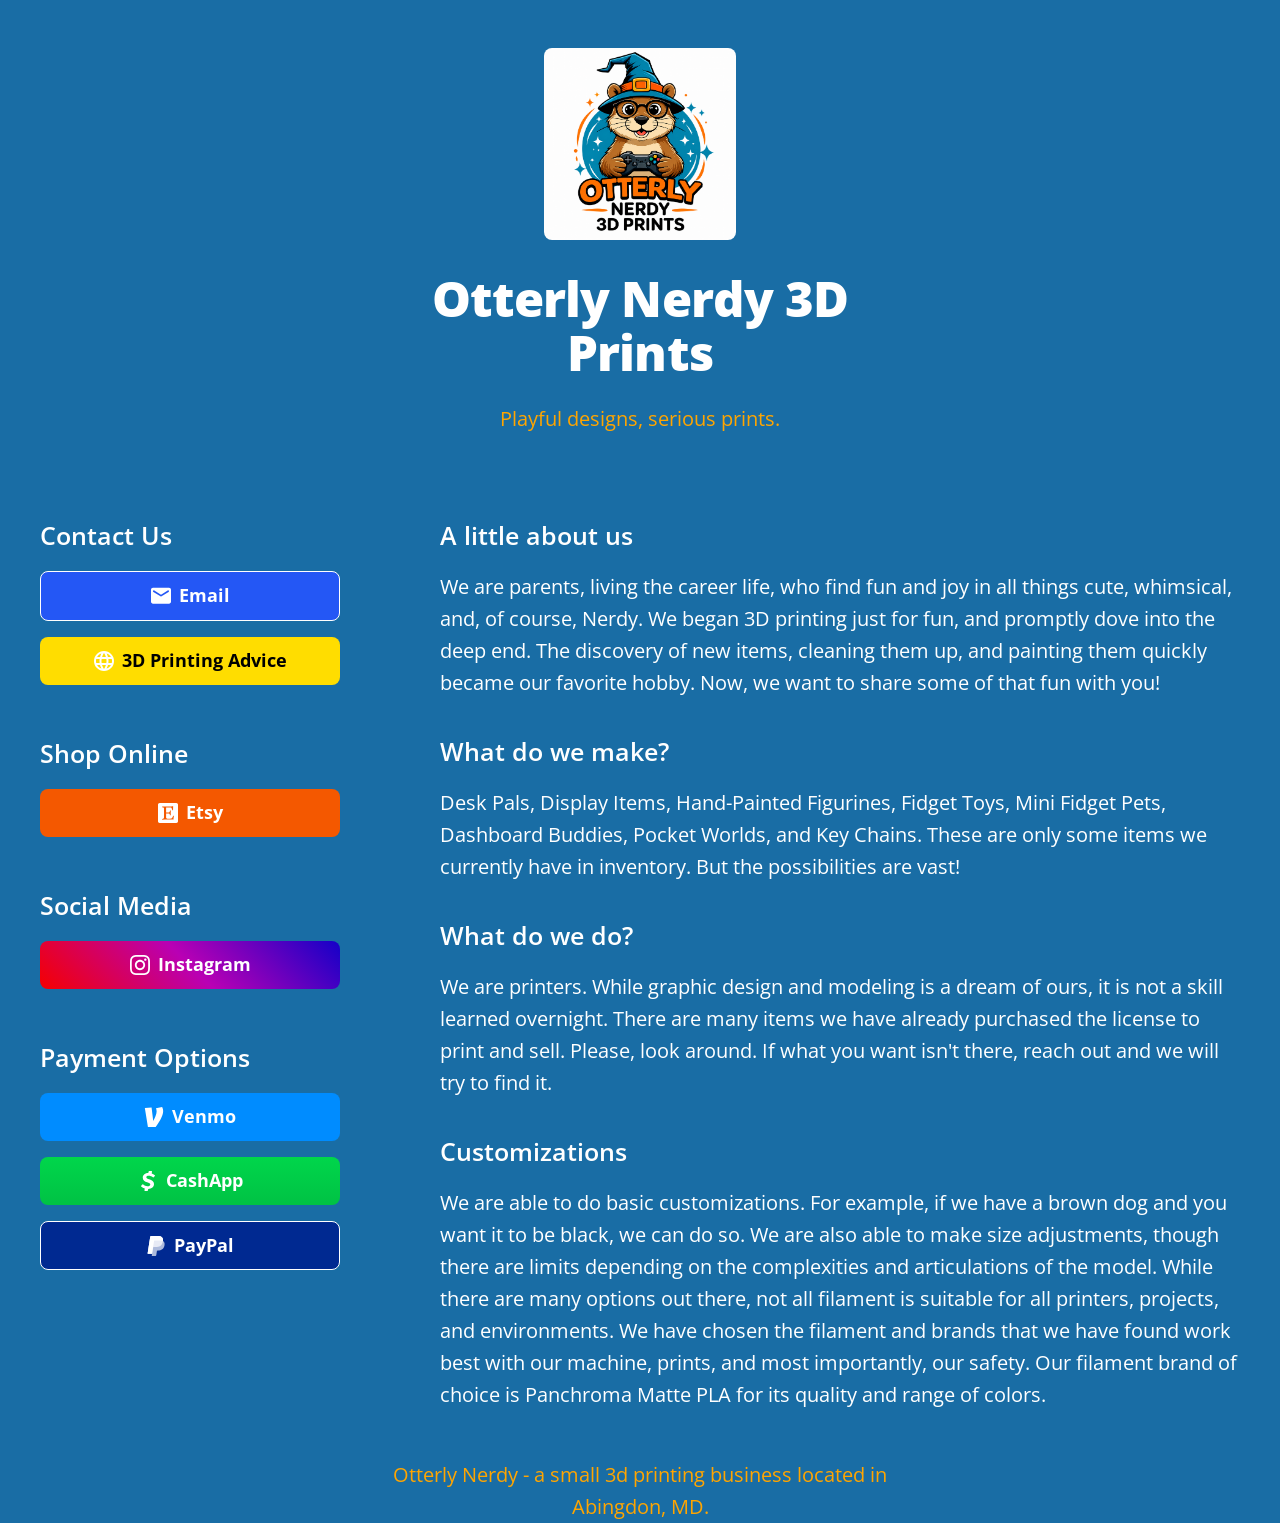
==== commit d5c69254: "Advice page update" ====
--- a/index.html
+++ b/index.html
@@ -79,7 +79,7 @@
               <a class="button button-default" href="mailto:otterlynerdy3dprints@gmail.com" target="_blank" rel="noopener" role="button"><img class="icon" aria-hidden="true" src="images/icons/generic-email.svg" alt="Email Icon">Email</a>
 
               <!-- Instagram -->
-              <a class="button button-instagram" href="/test.html" target="_blank" rel="noopener" role="button"><img class="icon" aria-hidden="true" src="images/icons/generic-website.svg" alt="Webpage Logo">3D Printing Advice</a>
+              <a class="button button-coffee" href="/advice.html" target="_blank" rel="noopener" role="button"><img class="icon" aria-hidden="true" src="images/icons/generic-website.svg" alt="Webpage Logo">3D Printing Advice</a>
 
                             <h3>Shop Online</h3>
               <!-- Etsy -->
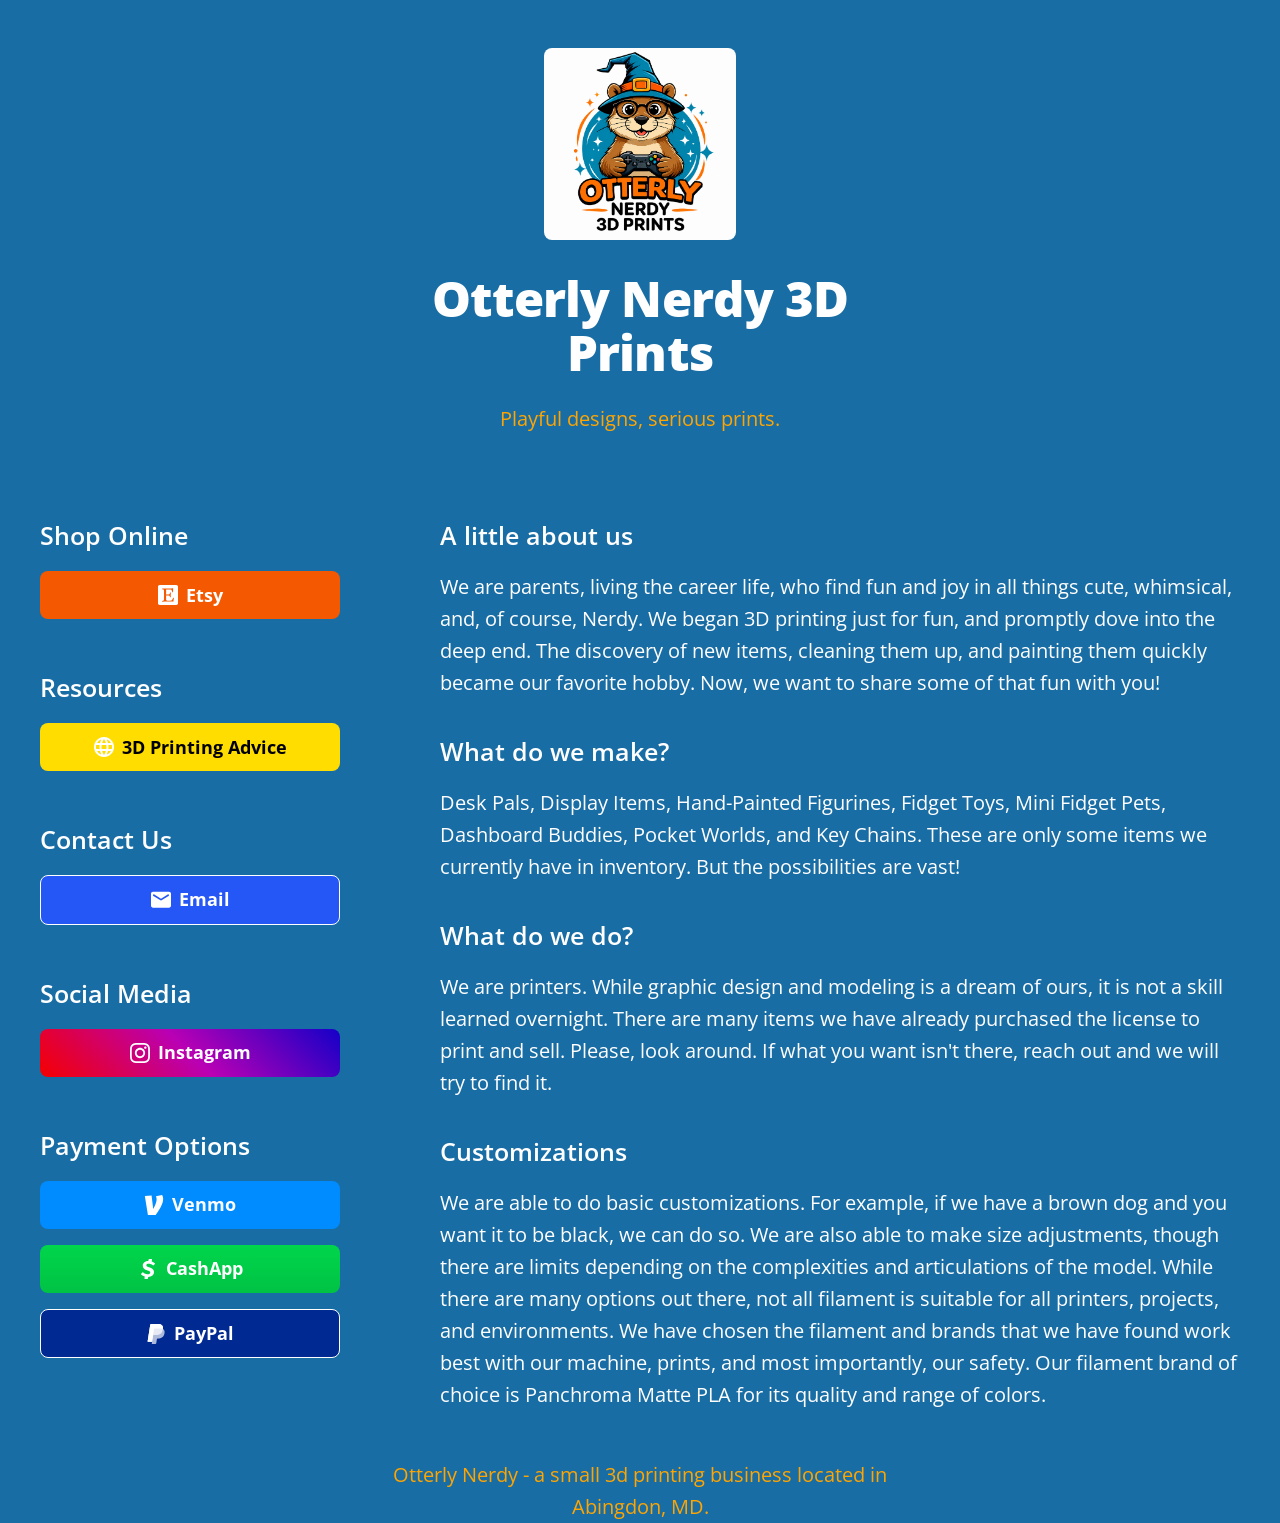
==== commit d75e34bd: "Link Updates" ====
--- a/index.html
+++ b/index.html
@@ -74,16 +74,16 @@
         <div class="column-left">
             <!-- All your buttons go here -->
             <div class="button-stack" role="navigation">
+              <h3>Shop Online</h3>
+              <!-- Etsy -->
+              <a class="button button-etsy" href="https://link.otterlynerdy.com/etsy" target="_blank" rel="noopener" role="button"><img class="icon" aria-hidden="true" src="images/icons/etsy.svg" alt="Etsy Logo">Etsy</a>
+              
+              <h3>Resources</h3>
+              <a class="button button-coffee" href="/advice.html" target="_blank" rel="noopener" role="button"><img class="icon" aria-hidden="true" src="images/icons/generic-website.svg" alt="Webpage Logo">3D Printing Advice</a>
+
               <h3>Contact Us</h3>
               <!-- Generic Email -->
               <a class="button button-default" href="mailto:otterlynerdy3dprints@gmail.com" target="_blank" rel="noopener" role="button"><img class="icon" aria-hidden="true" src="images/icons/generic-email.svg" alt="Email Icon">Email</a>
-
-              <!-- Instagram -->
-              <a class="button button-coffee" href="/advice.html" target="_blank" rel="noopener" role="button"><img class="icon" aria-hidden="true" src="images/icons/generic-website.svg" alt="Webpage Logo">3D Printing Advice</a>
-
-                            <h3>Shop Online</h3>
-              <!-- Etsy -->
-              <a class="button button-etsy" href="https://link.otterlynerdy.com/etsy" target="_blank" rel="noopener" role="button"><img class="icon" aria-hidden="true" src="images/icons/etsy.svg" alt="Etsy Logo">Etsy</a>
 
               <h3>Social Media</h3>
               <!-- Facebook -->
--- a/css/style.css
+++ b/css/style.css
@@ -203,11 +203,11 @@
 /* Links
   –––––––––––––––––––––––––––––––––––––––––––––––––– */
   a {
-	color:#2457F5;
+	color:yellow;
 	text-decoration:underline;
 }
 a:hover {
-	color:#083BDA;
+	color:orangered;
 }
 
 /* Buttons
